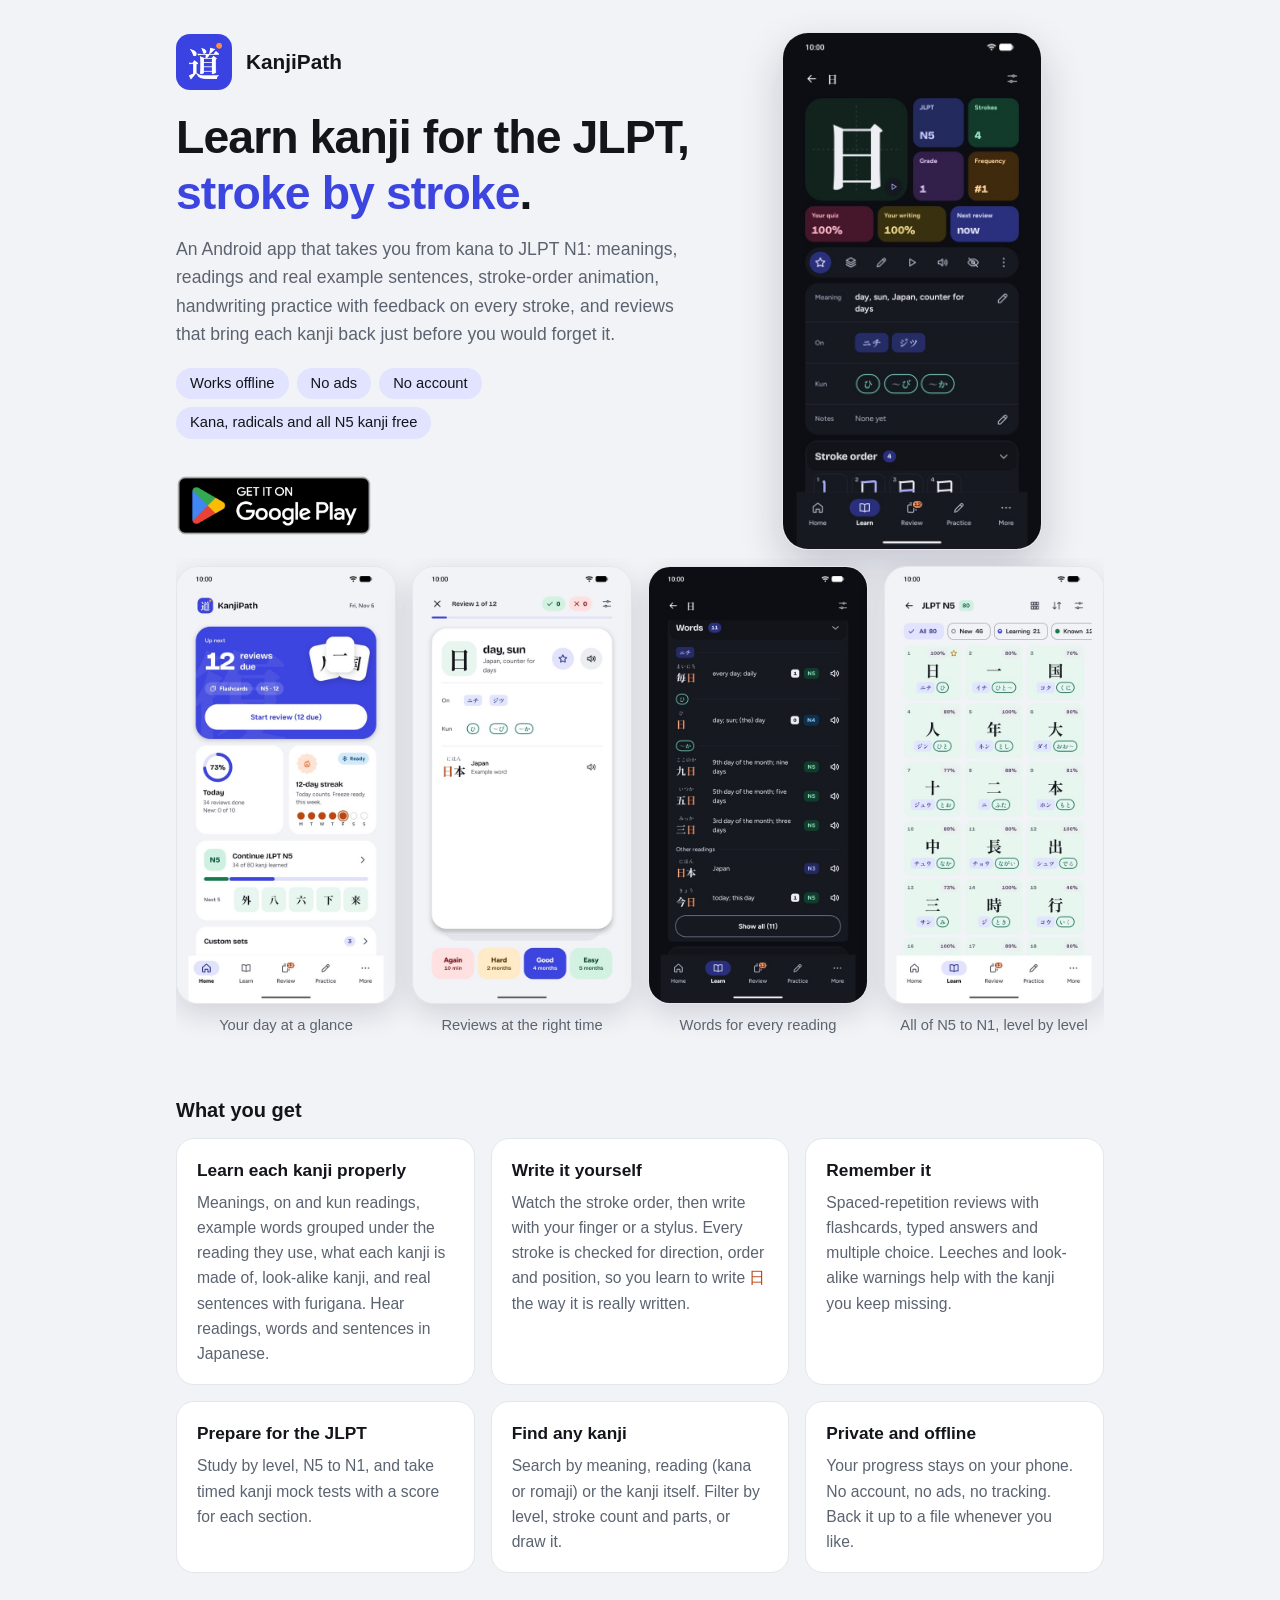
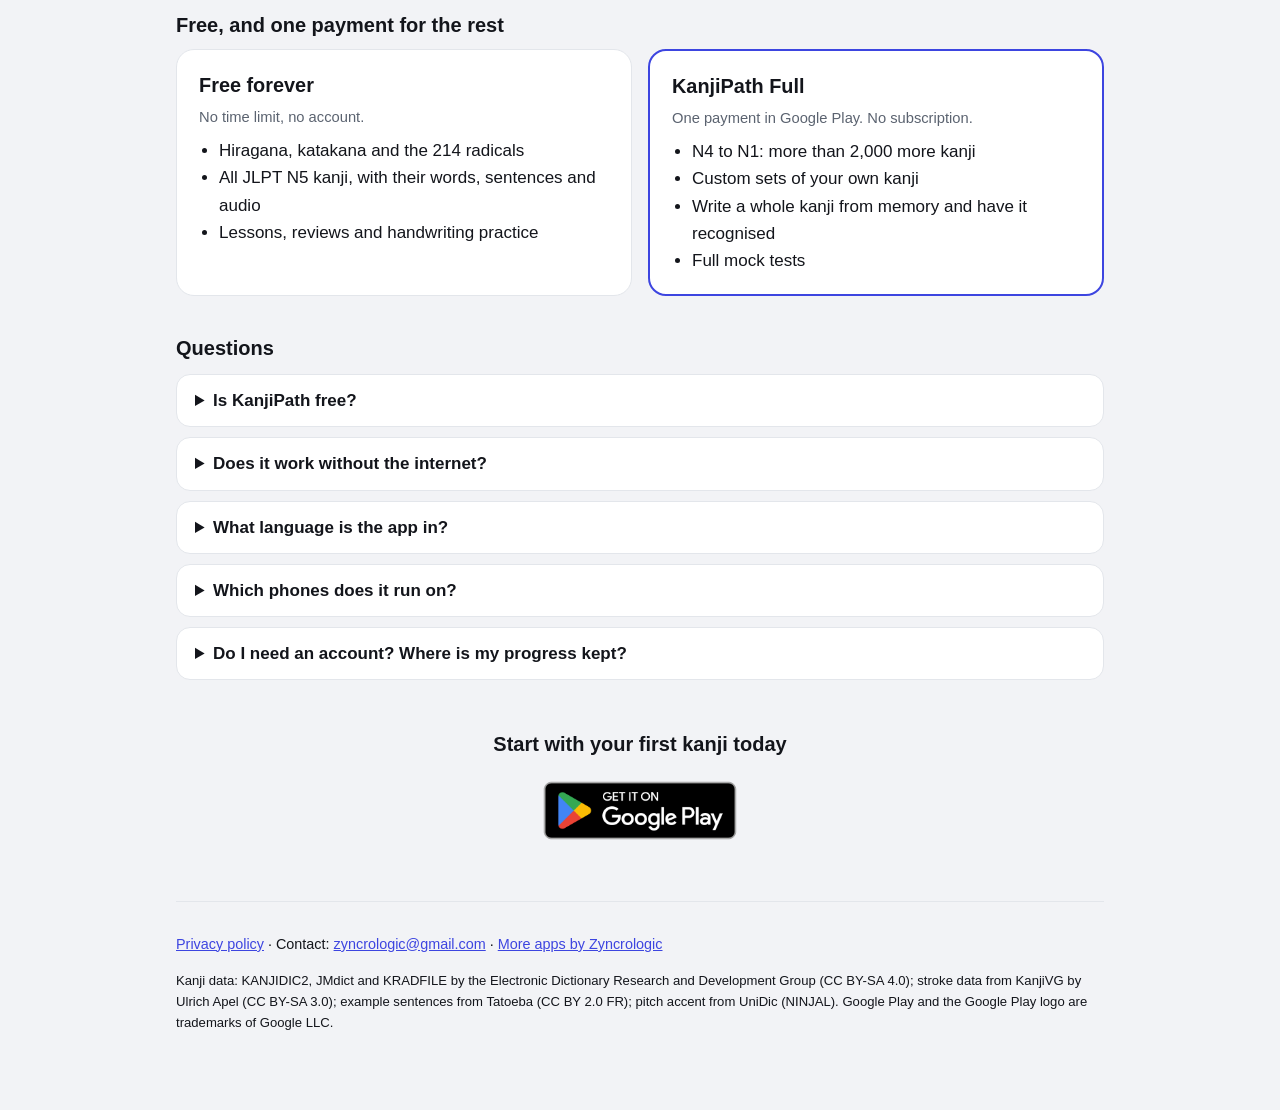
==== kanjipath/index.html @ e9bb80d2 "Add a KanjiPath page with screenshots, features and FAQ; sitemap and robots.txt" ====
<!doctype html>
<html lang="en">
<head>
  <meta charset="utf-8">
  <meta name="viewport" content="width=device-width, initial-scale=1">
  <title>KanjiPath: JLPT Kanji Study App for Android (N5 to N1)</title>
  <meta name="description" content="Learn Japanese kanji for the JLPT, N5 to N1: stroke order, handwriting practice with feedback on every stroke, and spaced-repetition reviews. Works offline, no ads, no account. Kana, radicals and all N5 kanji free.">
  <link rel="canonical" href="https://zyncrologic-apps.github.io/kanjipath/">
  <link rel="icon" type="image/png" href="img/icon-192.png">
  <link rel="apple-touch-icon" href="img/icon-192.png">
  <meta name="theme-color" content="#3d45e0">
  <meta property="og:type" content="website">
  <meta property="og:title" content="KanjiPath: JLPT Kanji Study">
  <meta property="og:description" content="From kana to JLPT N1, stroke by stroke. Offline Android app with handwriting practice and reviews.">
  <meta property="og:url" content="https://zyncrologic-apps.github.io/kanjipath/">
  <meta property="og:image" content="https://zyncrologic-apps.github.io/kanjipath/img/og-1024x500.jpg">
  <meta property="og:image:width" content="1024">
  <meta property="og:image:height" content="500">
  <meta name="twitter:card" content="summary_large_image">
  <link rel="stylesheet" href="../style.css">
  <link rel="stylesheet" href="kanjipath.css">
  <script type="application/ld+json">
  {
    "@context": "https://schema.org",
    "@type": "MobileApplication",
    "name": "KanjiPath: JLPT Kanji Study",
    "operatingSystem": "Android 7.0 or newer",
    "applicationCategory": "EducationalApplication",
    "inLanguage": "en",
    "description": "Learn Japanese kanji for the JLPT, N5 to N1, with stroke order, handwriting practice and spaced-repetition reviews. Works offline.",
    "image": "https://zyncrologic-apps.github.io/kanjipath/img/icon-512.png",
    "screenshot": "https://zyncrologic-apps.github.io/kanjipath/img/01-home.jpg",
    "installUrl": "https://play.google.com/store/apps/details?id=com.zyncrologic.kanjipath",
    "offers": { "@type": "Offer", "price": "0", "priceCurrency": "INR" },
    "publisher": { "@type": "Organization", "name": "Zyncrologic", "email": "zyncrologic@gmail.com" }
  }
  </script>
</head>
<body>
<main class="kp">
  <section class="hero">
    <div>
      <div class="brand"><img src="img/icon-192.png" alt="" width="56" height="56"><span>KanjiPath</span></div>
      <h1>Learn kanji for the JLPT, <em>stroke by stroke</em>.</h1>
      <p class="lead">An Android app that takes you from kana to JLPT N1: meanings, readings and real example
        sentences, stroke-order animation, handwriting practice with feedback on every stroke, and reviews that bring
        each kanji back just before you would forget it.</p>
      <ul class="pills">
        <li>Works offline</li>
        <li>No ads</li>
        <li>No account</li>
        <li>Kana, radicals and all N5 kanji free</li>
      </ul>
      <a class="badge" href="https://play.google.com/store/apps/details?id=com.zyncrologic.kanjipath&amp;utm_source=website&amp;utm_campaign=landing">
        <img src="img/google-play-badge.png" alt="Get it on Google Play" width="646" height="250">
      </a>
    </div>
    <div class="phone"><img src="img/05-kanji-dark.jpg" alt="The kanji page for 日 in KanjiPath, in dark mode" width="540" height="1080"></div>
  </section>

  <div class="shots" aria-label="Screenshots">
    <figure><img src="img/01-home.jpg" alt="Home: reviews due, today's goal, the streak and the next five kanji" width="540" height="1080" loading="lazy"><figcaption>Your day at a glance</figcaption></figure>
    <figure><img src="img/08-review.jpg" alt="A review flashcard for 日 with its readings, an example word, and when it comes back for each answer" width="540" height="1080" loading="lazy"><figcaption>Reviews at the right time</figcaption></figure>
    <figure><img src="img/06-words-dark.jpg" alt="Words that use 日, grouped under each reading, with furigana, JLPT level and audio" width="540" height="1080" loading="lazy"><figcaption>Words for every reading</figcaption></figure>
    <figure><img src="img/02-compact.jpg" alt="JLPT N5 kanji as compact cards with meanings and readings" width="540" height="1080" loading="lazy"><figcaption>All of N5 to N1, level by level</figcaption></figure>
  </div>

  <h2>What you get</h2>
  <div class="features">
    <div class="feature"><h3>Learn each kanji properly</h3><p>Meanings, on and kun readings, example words grouped under the reading they use, what each kanji is made of, look-alike kanji, and real sentences with furigana. Hear readings, words and sentences in Japanese.</p></div>
    <div class="feature"><h3>Write it yourself</h3><p>Watch the stroke order, then write with your finger or a stylus. Every stroke is checked for direction, order and position, so you learn to write <span class="jp">日</span> the way it is really written.</p></div>
    <div class="feature"><h3>Remember it</h3><p>Spaced-repetition reviews with flashcards, typed answers and multiple choice. Leeches and look-alike warnings help with the kanji you keep missing.</p></div>
    <div class="feature"><h3>Prepare for the JLPT</h3><p>Study by level, N5 to N1, and take timed kanji mock tests with a score for each section.</p></div>
    <div class="feature"><h3>Find any kanji</h3><p>Search by meaning, reading (kana or romaji) or the kanji itself. Filter by level, stroke count and parts, or draw it.</p></div>
    <div class="feature"><h3>Private and offline</h3><p>Your progress stays on your phone. No account, no ads, no tracking. Back it up to a file whenever you like.</p></div>
  </div>

  <h2>Free, and one payment for the rest</h2>
  <div class="tiers">
    <div class="tier">
      <h3>Free forever</h3>
      <p class="note">No time limit, no account.</p>
      <ul>
        <li>Hiragana, katakana and the 214 radicals</li>
        <li>All JLPT N5 kanji, with their words, sentences and audio</li>
        <li>Lessons, reviews and handwriting practice</li>
      </ul>
    </div>
    <div class="tier full">
      <h3>KanjiPath Full</h3>
      <p class="note">One payment in Google Play. No subscription.</p>
      <ul>
        <li>N4 to N1: more than 2,000 more kanji</li>
        <li>Custom sets of your own kanji</li>
        <li>Write a whole kanji from memory and have it recognised</li>
        <li>Full mock tests</li>
      </ul>
    </div>
  </div>

  <h2>Questions</h2>
  <details><summary>Is KanjiPath free?</summary><p>Yes. Kana, radicals and every JLPT N5 kanji are free for good, with lessons, reviews and writing practice. KanjiPath Full unlocks N4 to N1 and a few extra tools with a single in-app purchase; the price is shown in Google Play.</p></details>
  <details><summary>Does it work without the internet?</summary><p>Yes. Everything you study is inside the app. You only need a connection to buy KanjiPath Full and, once, to download the handwriting-recognition model that Full's free-draw mode uses.</p></details>
  <details><summary>What language is the app in?</summary><p>English. Japanese is shown in Japanese script with furigana (kana over the kanji), and you can search by reading in kana or romaji.</p></details>
  <details><summary>Which phones does it run on?</summary><p>Phones with Android 7.0 or newer.</p></details>
  <details><summary>Do I need an account? Where is my progress kept?</summary><p>No account. Your progress stays on your phone, and you can back it up to a file and restore it on another phone. A KanjiPath Full purchase comes back automatically on any phone with your Google account.</p></details>

  <div class="cta">
    <h2>Start with your first kanji today</h2>
    <a class="badge" href="https://play.google.com/store/apps/details?id=com.zyncrologic.kanjipath&amp;utm_source=website&amp;utm_campaign=landing">
      <img src="img/google-play-badge.png" alt="Get it on Google Play" width="646" height="250">
    </a>
  </div>

  <footer>
    <p><a href="privacy/">Privacy policy</a> · Contact: <a href="mailto:zyncrologic@gmail.com">zyncrologic@gmail.com</a> · <a href="../">More apps by Zyncrologic</a></p>
    <p class="credits">Kanji data: KANJIDIC2, JMdict and KRADFILE by the Electronic Dictionary Research and Development Group (CC BY-SA 4.0); stroke data from KanjiVG by Ulrich Apel (CC BY-SA 3.0); example sentences from Tatoeba (CC BY 2.0 FR); pitch accent from UniDic (NINJAL). Google Play and the Google Play logo are trademarks of Google LLC.</p>
  </footer>
</main>
</body>
</html>
---- style.css ----
:root {
  --bg: #ffffff;
  --text: #1c1f24;
  --muted: #5b6370;
  --accent: #1f4e8c;
  --line: #e3e6eb;
  --card: #f6f8fb;
}

@media (prefers-color-scheme: dark) {
  :root {
    --bg: #121418;
    --text: #e8eaee;
    --muted: #a3abb8;
    --accent: #8db4ea;
    --line: #2a2f37;
    --card: #1a1d23;
  }
}

* { box-sizing: border-box; }

body {
  margin: 0;
  background: var(--bg);
  color: var(--text);
  font: 17px/1.6 -apple-system, BlinkMacSystemFont, "Segoe UI", Roboto, sans-serif;
}

main {
  max-width: 720px;
  margin: 0 auto;
  padding: 40px 16px 64px;
}

h1 { font-size: 2rem; line-height: 1.2; margin: 0 0 8px; }
h2 { font-size: 1.25rem; margin: 36px 0 8px; }
p, li { color: var(--text); }
a { color: var(--accent); }
.muted { color: var(--muted); font-size: 0.95rem; }

.summary {
  background: var(--card);
  border: 1px solid var(--line);
  border-radius: 12px;
  padding: 16px 20px;
  margin: 24px 0;
}
.summary ul { margin: 8px 0 0; padding-left: 20px; }

.app {
  display: block;
  background: var(--card);
  border: 1px solid var(--line);
  border-radius: 12px;
  padding: 16px 20px;
  margin: 16px 0;
  text-decoration: none;
}
.app strong { color: var(--text); font-size: 1.1rem; }
.app span { display: block; color: var(--muted); }

footer {
  border-top: 1px solid var(--line);
  margin-top: 48px;
  padding-top: 16px;
  color: var(--muted);
  font-size: 0.9rem;
}
---- kanjipath/kanjipath.css ----
/* KanjiPath page: the app's "Ai & Sumi" colours on top of the shared style.css. */
:root {
  --ai: #3d45e0;
  --ai-soft: #e1e3ff;
  --kaki: #bc4711;
  --ground: #f2f3f6;
  --card: #ffffff;
  --text: #13151b;
  --accent: #3d45e0;
}

@media (prefers-color-scheme: dark) {
  :root {
    --ai: #a8adff;
    --ai-soft: #2b307e;
    --kaki: #ff9c6b;
    --ground: #0c0e13;
    --card: #171a21;
    --text: #edeff4;
    --accent: #a8adff;
  }
}

body { background: var(--ground); }

main.kp { max-width: 960px; padding-top: 32px; }

.hero {
  display: grid;
  grid-template-columns: 1fr;
  gap: 24px;
  align-items: center;
}
.brand { display: flex; align-items: center; gap: 14px; margin-bottom: 20px; }
.brand img { width: 56px; height: 56px; border-radius: 14px; }
.brand span { font-weight: 700; font-size: 1.3rem; }
.hero h1 { font-size: clamp(2rem, 6vw, 2.9rem); letter-spacing: -0.02em; margin: 0 0 14px; }
.hero h1 em { font-style: normal; color: var(--ai); }
.lead { font-size: 1.1rem; color: var(--muted); margin: 0 0 20px; max-width: 34em; }

.pills { display: flex; flex-wrap: wrap; gap: 8px; padding: 0; margin: 0 0 24px; list-style: none; }
.pills li {
  background: var(--ai-soft);
  color: var(--text);
  border-radius: 999px;
  padding: 4px 14px;
  font-size: 0.92rem;
}

.badge img { width: 220px; height: auto; display: block; margin-left: -12px; }

.shots {
  display: flex;
  gap: 16px;
  overflow-x: auto;
  scroll-snap-type: x mandatory;
  padding: 8px 2px 20px;
  margin: 8px 0 0;
}
.shots figure { margin: 0; flex: 0 0 auto; width: 220px; scroll-snap-align: start; }
.shots img {
  width: 100%;
  height: auto;
  border-radius: 22px;
  border: 1px solid var(--line);
  box-shadow: 0 10px 28px rgba(20, 24, 60, 0.14);
  display: block;
}
.shots figcaption { color: var(--muted); font-size: 0.92rem; margin-top: 10px; text-align: center; }

.features {
  display: grid;
  grid-template-columns: repeat(auto-fit, minmax(260px, 1fr));
  gap: 16px;
  margin: 12px 0 0;
}
.feature {
  background: var(--card);
  border: 1px solid var(--line);
  border-radius: 18px;
  padding: 18px 20px;
}
.feature h3 { margin: 0 0 6px; font-size: 1.08rem; }
.feature p { margin: 0; color: var(--muted); font-size: 0.98rem; }
.feature .jp { font-family: "Hiragino Mincho ProN", "Yu Mincho", "Noto Serif JP", serif; color: var(--kaki); }

.tiers {
  display: grid;
  grid-template-columns: repeat(auto-fit, minmax(280px, 1fr));
  gap: 16px;
}
.tier { border-radius: 18px; padding: 20px 22px; border: 1px solid var(--line); background: var(--card); }
.tier.full { border: 2px solid var(--ai); }
.tier h3 { margin: 0 0 4px; }
.tier .note { color: var(--muted); font-size: 0.92rem; margin: 0 0 8px; }
.tier ul { margin: 0; padding-left: 20px; }

details { background: var(--card); border: 1px solid var(--line); border-radius: 14px; padding: 12px 18px; margin: 10px 0; }
summary { cursor: pointer; font-weight: 600; }
details p { margin: 10px 0 2px; color: var(--muted); }

.cta { text-align: center; margin: 48px 0 0; }
.cta .badge img { margin: 8px auto 0; }

footer .credits { font-size: 0.82rem; }

@media (min-width: 820px) {
  .hero { grid-template-columns: 1.15fr 0.85fr; }
  .hero .phone { justify-self: center; }
}
.hero .phone img {
  width: 260px;
  max-width: 70vw;
  height: auto;
  border-radius: 26px;
  border: 1px solid var(--line);
  box-shadow: 0 18px 44px rgba(20, 24, 60, 0.2);
  display: block;
}
@media (max-width: 819px) { .hero .phone { display: none; } }
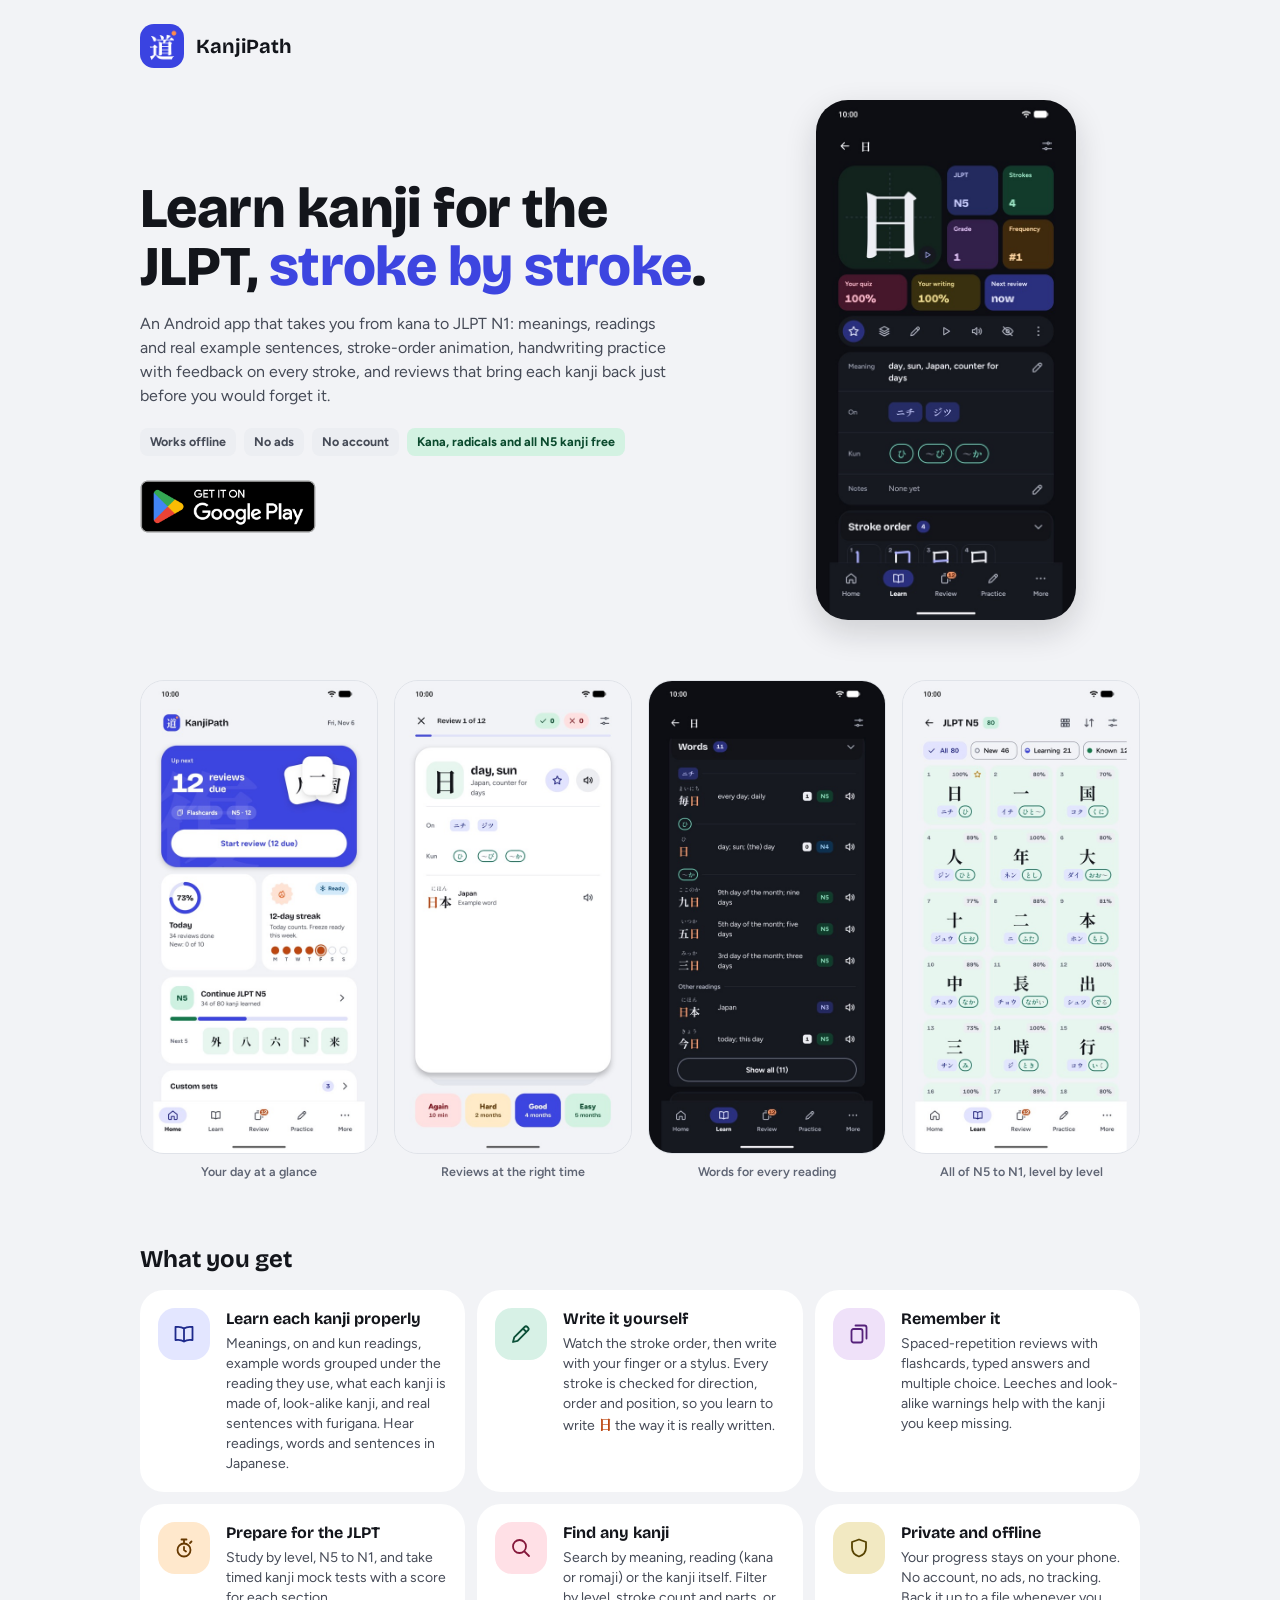
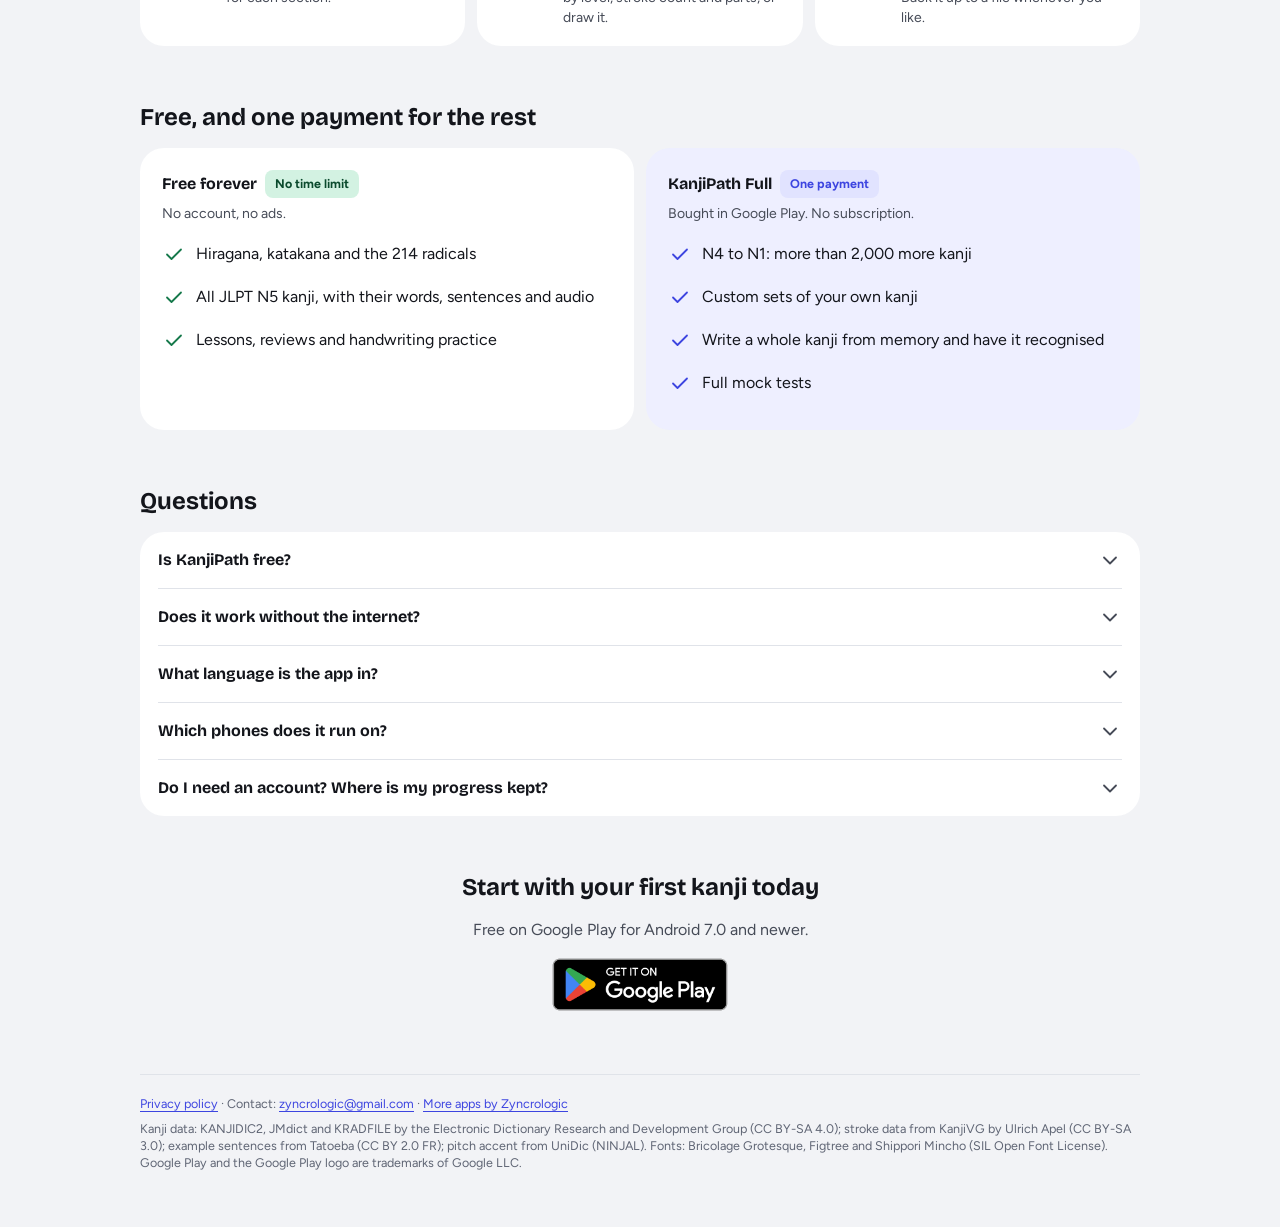
==== commit 267c820d: "KanjiPath page: the app's Ai & Sumi design system (its fonts, colours, tags, tone tiles and icons)" ====
--- a/kanjipath/index.html
+++ b/kanjipath/index.html
@@ -8,7 +8,8 @@
   <link rel="canonical" href="https://zyncrologic-apps.github.io/kanjipath/">
   <link rel="icon" type="image/png" href="img/icon-192.png">
   <link rel="apple-touch-icon" href="img/icon-192.png">
-  <meta name="theme-color" content="#3d45e0">
+  <meta name="theme-color" content="#f2f3f6" media="(prefers-color-scheme: light)">
+  <meta name="theme-color" content="#0c0e13" media="(prefers-color-scheme: dark)">
   <meta property="og:type" content="website">
   <meta property="og:title" content="KanjiPath: JLPT Kanji Study">
   <meta property="og:description" content="From kana to JLPT N1, stroke by stroke. Offline Android app with handwriting practice and reviews.">
@@ -17,7 +18,8 @@
   <meta property="og:image:width" content="1024">
   <meta property="og:image:height" content="500">
   <meta name="twitter:card" content="summary_large_image">
-  <link rel="stylesheet" href="../style.css">
+  <link rel="preload" href="fonts/bricolage-grotesque.woff2" as="font" type="font/woff2" crossorigin>
+  <link rel="preload" href="fonts/figtree.woff2" as="font" type="font/woff2" crossorigin>
   <link rel="stylesheet" href="kanjipath.css">
   <script type="application/ld+json">
   {
@@ -37,84 +39,92 @@
   </script>
 </head>
 <body>
-<main class="kp">
+<main>
+  <header class="top"><img src="img/icon-192.png" alt="" width="44" height="44"><span>KanjiPath</span></header>
+
   <section class="hero">
     <div>
-      <div class="brand"><img src="img/icon-192.png" alt="" width="56" height="56"><span>KanjiPath</span></div>
       <h1>Learn kanji for the JLPT, <em>stroke by stroke</em>.</h1>
-      <p class="lead">An Android app that takes you from kana to JLPT N1: meanings, readings and real example
-        sentences, stroke-order animation, handwriting practice with feedback on every stroke, and reviews that bring
-        each kanji back just before you would forget it.</p>
-      <ul class="pills">
-        <li>Works offline</li>
-        <li>No ads</li>
-        <li>No account</li>
-        <li>Kana, radicals and all N5 kanji free</li>
+      <p class="lead">An Android app that takes you from kana to JLPT N1: meanings, readings and real example sentences,
+        stroke-order animation, handwriting practice with feedback on every stroke, and reviews that bring each kanji back
+        just before you would forget it.</p>
+      <ul class="tags">
+        <li class="tag">Works offline</li>
+        <li class="tag">No ads</li>
+        <li class="tag">No account</li>
+        <li class="tag jade">Kana, radicals and all N5 kanji free</li>
       </ul>
-      <a class="badge" href="https://play.google.com/store/apps/details?id=com.zyncrologic.kanjipath&amp;utm_source=website&amp;utm_campaign=landing">
-        <img src="img/google-play-badge.png" alt="Get it on Google Play" width="646" height="250">
-      </a>
+      <a class="badge" href="https://play.google.com/store/apps/details?id=com.zyncrologic.kanjipath&amp;utm_source=website&amp;utm_campaign=landing"><img src="img/google-play-badge.png" alt="Get it on Google Play" width="646" height="250"></a>
     </div>
     <div class="phone"><img src="img/05-kanji-dark.jpg" alt="The kanji page for 日 in KanjiPath, in dark mode" width="540" height="1080"></div>
   </section>
 
-  <div class="shots" aria-label="Screenshots">
+  <section class="section" aria-label="Screenshots">
+    <div class="shots">
     <figure><img src="img/01-home.jpg" alt="Home: reviews due, today's goal, the streak and the next five kanji" width="540" height="1080" loading="lazy"><figcaption>Your day at a glance</figcaption></figure>
     <figure><img src="img/08-review.jpg" alt="A review flashcard for 日 with its readings, an example word, and when it comes back for each answer" width="540" height="1080" loading="lazy"><figcaption>Reviews at the right time</figcaption></figure>
     <figure><img src="img/06-words-dark.jpg" alt="Words that use 日, grouped under each reading, with furigana, JLPT level and audio" width="540" height="1080" loading="lazy"><figcaption>Words for every reading</figcaption></figure>
     <figure><img src="img/02-compact.jpg" alt="JLPT N5 kanji as compact cards with meanings and readings" width="540" height="1080" loading="lazy"><figcaption>All of N5 to N1, level by level</figcaption></figure>
-  </div>
+    </div>
+  </section>
 
-  <h2>What you get</h2>
-  <div class="features">
-    <div class="feature"><h3>Learn each kanji properly</h3><p>Meanings, on and kun readings, example words grouped under the reading they use, what each kanji is made of, look-alike kanji, and real sentences with furigana. Hear readings, words and sentences in Japanese.</p></div>
-    <div class="feature"><h3>Write it yourself</h3><p>Watch the stroke order, then write with your finger or a stylus. Every stroke is checked for direction, order and position, so you learn to write <span class="jp">日</span> the way it is really written.</p></div>
-    <div class="feature"><h3>Remember it</h3><p>Spaced-repetition reviews with flashcards, typed answers and multiple choice. Leeches and look-alike warnings help with the kanji you keep missing.</p></div>
-    <div class="feature"><h3>Prepare for the JLPT</h3><p>Study by level, N5 to N1, and take timed kanji mock tests with a score for each section.</p></div>
-    <div class="feature"><h3>Find any kanji</h3><p>Search by meaning, reading (kana or romaji) or the kanji itself. Filter by level, stroke count and parts, or draw it.</p></div>
-    <div class="feature"><h3>Private and offline</h3><p>Your progress stays on your phone. No account, no ads, no tracking. Back it up to a file whenever you like.</p></div>
-  </div>
+  <section class="section">
+    <h2>What you get</h2>
+    <div class="grid">
+      <div class="card feature"><div class="icon-tile lapis"><svg class="i" viewBox="0 0 24 24" aria-hidden="true"><path d="M12 6.5C10 5 7 4.5 3.5 5v13c3.5-.5 6.5 0 8.5 1.5 2-1.5 5-2 8.5-1.5V5C17 4.5 14 5 12 6.5zM12 6.5v13"/></svg></div><div><h3>Learn each kanji properly</h3><p>Meanings, on and kun readings, example words grouped under the reading they use, what each kanji is made of, look-alike kanji, and real sentences with furigana. Hear readings, words and sentences in Japanese.</p></div></div>
+      <div class="card feature"><div class="icon-tile jade"><svg class="i" viewBox="0 0 24 24" aria-hidden="true"><path d="M4 20l1.2-4.6L15.6 5a2 2 0 0 1 2.8 0l.6.6a2 2 0 0 1 0 2.8L8.6 18.8zM14 6.6l3.4 3.4"/></svg></div><div><h3>Write it yourself</h3><p>Watch the stroke order, then write with your finger or a stylus. Every stroke is checked for direction, order and position, so you learn to write <span class="jp" lang="ja">日</span> the way it is really written.</p></div></div>
+      <div class="card feature"><div class="icon-tile amethyst"><svg class="i" viewBox="0 0 24 24" aria-hidden="true"><path d="M8.5 3.5h9a2 2 0 0 1 2 2v11M6.5 7h7a2 2 0 0 1 2 2v9.5a2 2 0 0 1-2 2h-7a2 2 0 0 1-2-2V9a2 2 0 0 1 2-2z"/></svg></div><div><h3>Remember it</h3><p>Spaced-repetition reviews with flashcards, typed answers and multiple choice. Leeches and look-alike warnings help with the kanji you keep missing.</p></div></div>
+      <div class="card feature"><div class="icon-tile amber"><svg class="i" viewBox="0 0 24 24" aria-hidden="true"><path d="M12 7.5a6.5 6.5 0 1 1 0 13 6.5 6.5 0 0 1 0-13zM12 11v3l2 1.5M9.5 3.5h5M12 3.5v4M18 7l1.5-1.5"/></svg></div><div><h3>Prepare for the JLPT</h3><p>Study by level, N5 to N1, and take timed kanji mock tests with a score for each section.</p></div></div>
+      <div class="card feature"><div class="icon-tile rose"><svg class="i" viewBox="0 0 24 24" aria-hidden="true"><path d="M10.5 4a6.5 6.5 0 1 1 0 13 6.5 6.5 0 0 1 0-13zM15.5 15.5 20 20"/></svg></div><div><h3>Find any kanji</h3><p>Search by meaning, reading (kana or romaji) or the kanji itself. Filter by level, stroke count and parts, or draw it.</p></div></div>
+      <div class="card feature"><div class="icon-tile gold"><svg class="i" viewBox="0 0 24 24" aria-hidden="true"><path d="M12 3.5 5 6v5.5c0 4.5 3 7.7 7 9 4-1.3 7-4.5 7-9V6z"/></svg></div><div><h3>Private and offline</h3><p>Your progress stays on your phone. No account, no ads, no tracking. Back it up to a file whenever you like.</p></div></div>
+    </div>
+  </section>
 
-  <h2>Free, and one payment for the rest</h2>
-  <div class="tiers">
-    <div class="tier">
-      <h3>Free forever</h3>
-      <p class="note">No time limit, no account.</p>
-      <ul>
-        <li>Hiragana, katakana and the 214 radicals</li>
-        <li>All JLPT N5 kanji, with their words, sentences and audio</li>
-        <li>Lessons, reviews and handwriting practice</li>
-      </ul>
+  <section class="section">
+    <h2>Free, and one payment for the rest</h2>
+    <div class="tiers">
+      <div class="card tier">
+        <div class="tier-head"><h3>Free forever</h3><span class="tag jade">No time limit</span></div>
+        <p class="note">No account, no ads.</p>
+        <ul>
+          <li><span class="check"><svg class="i" viewBox="0 0 24 24" aria-hidden="true"><path d="M5 12.5l4.5 4.5L19 7.5"/></svg></span><span>Hiragana, katakana and the 214 radicals</span></li>
+          <li><span class="check"><svg class="i" viewBox="0 0 24 24" aria-hidden="true"><path d="M5 12.5l4.5 4.5L19 7.5"/></svg></span><span>All JLPT N5 kanji, with their words, sentences and audio</span></li>
+          <li><span class="check"><svg class="i" viewBox="0 0 24 24" aria-hidden="true"><path d="M5 12.5l4.5 4.5L19 7.5"/></svg></span><span>Lessons, reviews and handwriting practice</span></li>
+        </ul>
+      </div>
+      <div class="card tier full">
+        <div class="tier-head"><h3>KanjiPath Full</h3><span class="tag ai">One payment</span></div>
+        <p class="note">Bought in Google Play. No subscription.</p>
+        <ul>
+          <li><span class="check"><svg class="i" viewBox="0 0 24 24" aria-hidden="true"><path d="M5 12.5l4.5 4.5L19 7.5"/></svg></span><span>N4 to N1: more than 2,000 more kanji</span></li>
+          <li><span class="check"><svg class="i" viewBox="0 0 24 24" aria-hidden="true"><path d="M5 12.5l4.5 4.5L19 7.5"/></svg></span><span>Custom sets of your own kanji</span></li>
+          <li><span class="check"><svg class="i" viewBox="0 0 24 24" aria-hidden="true"><path d="M5 12.5l4.5 4.5L19 7.5"/></svg></span><span>Write a whole kanji from memory and have it recognised</span></li>
+          <li><span class="check"><svg class="i" viewBox="0 0 24 24" aria-hidden="true"><path d="M5 12.5l4.5 4.5L19 7.5"/></svg></span><span>Full mock tests</span></li>
+        </ul>
+      </div>
     </div>
-    <div class="tier full">
-      <h3>KanjiPath Full</h3>
-      <p class="note">One payment in Google Play. No subscription.</p>
-      <ul>
-        <li>N4 to N1: more than 2,000 more kanji</li>
-        <li>Custom sets of your own kanji</li>
-        <li>Write a whole kanji from memory and have it recognised</li>
-        <li>Full mock tests</li>
-      </ul>
+  </section>
+
+  <section class="section">
+    <h2>Questions</h2>
+    <div class="card options">
+      <details><summary>Is KanjiPath free?<svg class="i" viewBox="0 0 24 24" aria-hidden="true"><path d="M6 9.5l6 6 6-6"/></svg></summary><p>Yes. Kana, radicals and every JLPT N5 kanji are free for good, with lessons, reviews and writing practice. KanjiPath Full unlocks N4 to N1 and a few extra tools with a single in-app purchase; the price is shown in Google Play.</p></details>
+      <details><summary>Does it work without the internet?<svg class="i" viewBox="0 0 24 24" aria-hidden="true"><path d="M6 9.5l6 6 6-6"/></svg></summary><p>Yes. Everything you study is inside the app. You only need a connection to buy KanjiPath Full and, once, to download the handwriting-recognition model that Full's free-draw mode uses.</p></details>
+      <details><summary>What language is the app in?<svg class="i" viewBox="0 0 24 24" aria-hidden="true"><path d="M6 9.5l6 6 6-6"/></svg></summary><p>English. Japanese is shown in Japanese script with furigana (kana over the kanji), and you can search by reading in kana or romaji.</p></details>
+      <details><summary>Which phones does it run on?<svg class="i" viewBox="0 0 24 24" aria-hidden="true"><path d="M6 9.5l6 6 6-6"/></svg></summary><p>Phones with Android 7.0 or newer.</p></details>
+      <details><summary>Do I need an account? Where is my progress kept?<svg class="i" viewBox="0 0 24 24" aria-hidden="true"><path d="M6 9.5l6 6 6-6"/></svg></summary><p>No account. Your progress stays on your phone, and you can back it up to a file and restore it on another phone. A KanjiPath Full purchase comes back automatically on any phone with your Google account.</p></details>
     </div>
-  </div>
+  </section>
 
-  <h2>Questions</h2>
-  <details><summary>Is KanjiPath free?</summary><p>Yes. Kana, radicals and every JLPT N5 kanji are free for good, with lessons, reviews and writing practice. KanjiPath Full unlocks N4 to N1 and a few extra tools with a single in-app purchase; the price is shown in Google Play.</p></details>
-  <details><summary>Does it work without the internet?</summary><p>Yes. Everything you study is inside the app. You only need a connection to buy KanjiPath Full and, once, to download the handwriting-recognition model that Full's free-draw mode uses.</p></details>
-  <details><summary>What language is the app in?</summary><p>English. Japanese is shown in Japanese script with furigana (kana over the kanji), and you can search by reading in kana or romaji.</p></details>
-  <details><summary>Which phones does it run on?</summary><p>Phones with Android 7.0 or newer.</p></details>
-  <details><summary>Do I need an account? Where is my progress kept?</summary><p>No account. Your progress stays on your phone, and you can back it up to a file and restore it on another phone. A KanjiPath Full purchase comes back automatically on any phone with your Google account.</p></details>
-
-  <div class="cta">
+  <section class="section cta">
     <h2>Start with your first kanji today</h2>
-    <a class="badge" href="https://play.google.com/store/apps/details?id=com.zyncrologic.kanjipath&amp;utm_source=website&amp;utm_campaign=landing">
-      <img src="img/google-play-badge.png" alt="Get it on Google Play" width="646" height="250">
-    </a>
-  </div>
+    <p>Free on Google Play for Android 7.0 and newer.</p>
+    <a class="badge" href="https://play.google.com/store/apps/details?id=com.zyncrologic.kanjipath&amp;utm_source=website&amp;utm_campaign=landing"><img src="img/google-play-badge.png" alt="Get it on Google Play" width="646" height="250"></a>
+  </section>
 
   <footer>
     <p><a href="privacy/">Privacy policy</a> · Contact: <a href="mailto:zyncrologic@gmail.com">zyncrologic@gmail.com</a> · <a href="../">More apps by Zyncrologic</a></p>
-    <p class="credits">Kanji data: KANJIDIC2, JMdict and KRADFILE by the Electronic Dictionary Research and Development Group (CC BY-SA 4.0); stroke data from KanjiVG by Ulrich Apel (CC BY-SA 3.0); example sentences from Tatoeba (CC BY 2.0 FR); pitch accent from UniDic (NINJAL). Google Play and the Google Play logo are trademarks of Google LLC.</p>
+    <p>Kanji data: KANJIDIC2, JMdict and KRADFILE by the Electronic Dictionary Research and Development Group (CC BY-SA 4.0); stroke data from KanjiVG by Ulrich Apel (CC BY-SA 3.0); example sentences from Tatoeba (CC BY 2.0 FR); pitch accent from UniDic (NINJAL). Fonts: Bricolage Grotesque, Figtree and Shippori Mincho (SIL Open Font License). Google Play and the Google Play logo are trademarks of Google LLC.</p>
   </footer>
 </main>
 </body>
--- a/kanjipath/kanjipath.css
+++ b/kanjipath/kanjipath.css
@@ -1,120 +1,228 @@
-/* KanjiPath page: the app's "Ai & Sumi" colours on top of the shared style.css. */
+/*
+ * KanjiPath's page, in the app's "Ai & Sumi" design system (kanji-app/docs/DESIGN.md): the same colour roles, the
+ * bundled faces (Bricolage Grotesque for headings and numbers, Figtree for text, Shippori Mincho for Japanese), the
+ * corner scale (tag 8 · tile 16 · card 24 · hero 32), flat white cards on the grey ground, one raised element (the
+ * hero phone), no gradients and no shadows in lists. Fonts are self-hosted (SIL OFL, see fonts/LICENSE.txt).
+ */
+@font-face {
+  font-family: "Bricolage Grotesque";
+  src: url("fonts/bricolage-grotesque.woff2") format("woff2");
+  font-weight: 200 800;
+  font-stretch: 75% 100%;
+  font-display: swap;
+}
+@font-face {
+  font-family: "Figtree";
+  src: url("fonts/figtree.woff2") format("woff2");
+  font-weight: 300 900;
+  font-display: swap;
+}
+@font-face {
+  font-family: "Shippori Mincho";
+  src: url("fonts/shippori-mincho-bold.woff2") format("woff2");
+  font-weight: 700;
+  font-display: swap;
+}
+
 :root {
+  color-scheme: light dark;
+  /* Colour roles (DESIGN.md §2) */
   --ai: #3d45e0;
-  --ai-soft: #e1e3ff;
-  --kaki: #bc4711;
+  --ai-container: #e1e3ff;
+  --ai-soft: #eeefff;
+  --ink: #13151b;
+  --ink2: #464b57;
+  --ink3: #5f6574;
   --ground: #f2f3f6;
   --card: #ffffff;
-  --text: #13151b;
-  --accent: #3d45e0;
+  --surface2: #eceef2;
+  --hairline: #e0e3e9;
+  --kaki: #bc4711;
+  --success: #16794b;
+  --success-container: #d3f2e2;
+  --on-success-container: #0a4a2d;
+  /* Stat tones: container / content */
+  --lapis-c: #e3e6ff; --lapis: #1e2a8c;
+  --jade-c: #d7f1e6; --jade: #0b5038;
+  --amethyst-c: #efe1f9; --amethyst: #55217a;
+  --amber-c: #ffe8cc; --amber: #663800;
+  --rose-c: #ffe0e6; --rose: #84173a;
+  --gold-c: #f2e9c2; --gold: #574300;
+  /* Shape and space (DESIGN.md §4) */
+  --r-tag: 8px;
+  --r-tile: 16px;
+  --r-card: 24px;
+  --r-hero: 32px;
+  --gutter: 20px;
+  --section: 56px;
 }
 
 @media (prefers-color-scheme: dark) {
   :root {
     --ai: #a8adff;
-    --ai-soft: #2b307e;
+    --ai-container: #2b307e;
+    --ai-soft: #1a1d40;
+    --ink: #edeff4;
+    --ink2: #b3b8c5;
+    --ink3: #959bab;
+    --ground: #0c0e13;
+    --card: #161920;
+    --surface2: #1c1f28;
+    --hairline: #272b36;
     --kaki: #ff9c6b;
-    --ground: #0c0e13;
-    --card: #171a21;
-    --text: #edeff4;
-    --accent: #a8adff;
+    --success: #62d59d;
+    --success-container: #0f3b28;
+    --on-success-container: #bdf3d7;
+    --lapis-c: #232a5e; --lapis: #c7cbff;
+    --jade-c: #123b2c; --jade: #9ce8c6;
+    --amethyst-c: #33204a; --amethyst: #e2c3f7;
+    --amber-c: #3f2a0d; --amber: #ffd39c;
+    --rose-c: #46172a; --rose: #ffb8c9;
+    --gold-c: #38300f; --gold: #edd98a;
   }
 }
 
-body { background: var(--ground); }
-
-main.kp { max-width: 960px; padding-top: 32px; }
-
-.hero {
-  display: grid;
-  grid-template-columns: 1fr;
-  gap: 24px;
-  align-items: center;
-}
-.brand { display: flex; align-items: center; gap: 14px; margin-bottom: 20px; }
-.brand img { width: 56px; height: 56px; border-radius: 14px; }
-.brand span { font-weight: 700; font-size: 1.3rem; }
-.hero h1 { font-size: clamp(2rem, 6vw, 2.9rem); letter-spacing: -0.02em; margin: 0 0 14px; }
+* { box-sizing: border-box; }
+
+html { -webkit-text-size-adjust: 100%; }
+
+body {
+  margin: 0;
+  background: var(--ground);
+  color: var(--ink);
+  font: 400 16px/24px "Figtree", system-ui, -apple-system, "Segoe UI", Roboto, sans-serif;
+}
+
+a { color: var(--ai); text-underline-offset: 3px; }
+
+.jp { font-family: "Shippori Mincho", "Hiragino Mincho ProN", "Yu Mincho", serif; font-weight: 700; }
+
+main {
+  max-width: 1040px;
+  margin: 0 auto;
+  padding: 24px var(--gutter) 48px;
+}
+
+/* Type scale (DESIGN.md §2): display / headline in Bricolage, the rest in Figtree */
+h1, h2, h3 { font-family: "Bricolage Grotesque", "Figtree", sans-serif; font-optical-sizing: auto; margin: 0; }
+h1 { font-weight: 800; font-size: 40px; line-height: 44px; letter-spacing: -0.01em; }
+h2 { font-weight: 700; font-size: 24px; line-height: 30px; }
+h3 { font-weight: 700; font-size: 16px; line-height: 22px; }
+
+.section { margin-top: var(--section); }
+.section > h2 { margin-bottom: 16px; }
+
+/* Header: the seal and the name */
+.top { display: flex; align-items: center; gap: 12px; }
+.top img { width: 44px; height: 44px; border-radius: 14px; display: block; }
+.top span { font: 700 20px/26px "Bricolage Grotesque", sans-serif; }
+
+/* Hero */
+.hero { display: grid; gap: 32px; margin-top: 32px; align-items: center; }
 .hero h1 em { font-style: normal; color: var(--ai); }
-.lead { font-size: 1.1rem; color: var(--muted); margin: 0 0 20px; max-width: 34em; }
-
-.pills { display: flex; flex-wrap: wrap; gap: 8px; padding: 0; margin: 0 0 24px; list-style: none; }
-.pills li {
-  background: var(--ai-soft);
-  color: var(--text);
-  border-radius: 999px;
-  padding: 4px 14px;
-  font-size: 0.92rem;
-}
-
-.badge img { width: 220px; height: auto; display: block; margin-left: -12px; }
-
+.lead { color: var(--ink2); margin: 16px 0 20px; max-width: 34em; }
+
+/* Tags (8 px corners, Figtree Bold) */
+.tags { display: flex; flex-wrap: wrap; gap: 8px; margin: 0 0 24px; padding: 0; list-style: none; }
+.tag {
+  display: inline-flex; align-items: center; gap: 6px;
+  min-height: 28px; padding: 4px 10px;
+  border-radius: var(--r-tag);
+  background: var(--surface2); color: var(--ink2);
+  font: 700 12.5px/16px "Figtree", sans-serif;
+}
+.tag.jade { background: var(--success-container); color: var(--on-success-container); }
+.tag.ai { background: var(--ai-container); color: var(--ai); }
+.tag svg { width: 16px; height: 16px; }
+
+/* Google's badge (unchanged artwork, as their brand rules ask) */
+.badge { display: inline-block; border-radius: 12px; }
+.badge img { display: block; width: 200px; height: auto; margin: -12px; }
+
+/* The hero phone: the page's one raised element */
+.phone { justify-self: center; }
+.phone img {
+  display: block; width: 260px; max-width: 72vw; height: auto;
+  border-radius: var(--r-hero);
+  box-shadow: 0 12px 32px rgba(19, 21, 27, 0.16);
+}
+
+/* Screenshots: flat, a hairline, card corners */
 .shots {
-  display: flex;
-  gap: 16px;
-  overflow-x: auto;
-  scroll-snap-type: x mandatory;
-  padding: 8px 2px 20px;
-  margin: 8px 0 0;
+  display: flex; gap: 16px; overflow-x: auto; scroll-snap-type: x mandatory;
+  margin: 0 calc(-1 * var(--gutter)); padding: 4px var(--gutter) 8px;
 }
 .shots figure { margin: 0; flex: 0 0 auto; width: 220px; scroll-snap-align: start; }
-.shots img {
-  width: 100%;
-  height: auto;
-  border-radius: 22px;
-  border: 1px solid var(--line);
-  box-shadow: 0 10px 28px rgba(20, 24, 60, 0.14);
-  display: block;
-}
-.shots figcaption { color: var(--muted); font-size: 0.92rem; margin-top: 10px; text-align: center; }
-
-.features {
-  display: grid;
-  grid-template-columns: repeat(auto-fit, minmax(260px, 1fr));
-  gap: 16px;
-  margin: 12px 0 0;
-}
-.feature {
-  background: var(--card);
-  border: 1px solid var(--line);
-  border-radius: 18px;
-  padding: 18px 20px;
-}
-.feature h3 { margin: 0 0 6px; font-size: 1.08rem; }
-.feature p { margin: 0; color: var(--muted); font-size: 0.98rem; }
-.feature .jp { font-family: "Hiragino Mincho ProN", "Yu Mincho", "Noto Serif JP", serif; color: var(--kaki); }
-
-.tiers {
-  display: grid;
-  grid-template-columns: repeat(auto-fit, minmax(280px, 1fr));
-  gap: 16px;
-}
-.tier { border-radius: 18px; padding: 20px 22px; border: 1px solid var(--line); background: var(--card); }
-.tier.full { border: 2px solid var(--ai); }
-.tier h3 { margin: 0 0 4px; }
-.tier .note { color: var(--muted); font-size: 0.92rem; margin: 0 0 8px; }
-.tier ul { margin: 0; padding-left: 20px; }
-
-details { background: var(--card); border: 1px solid var(--line); border-radius: 14px; padding: 12px 18px; margin: 10px 0; }
-summary { cursor: pointer; font-weight: 600; }
-details p { margin: 10px 0 2px; color: var(--muted); }
-
-.cta { text-align: center; margin: 48px 0 0; }
-.cta .badge img { margin: 8px auto 0; }
-
-footer .credits { font-size: 0.82rem; }
-
-@media (min-width: 820px) {
-  .hero { grid-template-columns: 1.15fr 0.85fr; }
-  .hero .phone { justify-self: center; }
-}
-.hero .phone img {
-  width: 260px;
-  max-width: 70vw;
-  height: auto;
-  border-radius: 26px;
-  border: 1px solid var(--line);
-  box-shadow: 0 18px 44px rgba(20, 24, 60, 0.2);
-  display: block;
-}
-@media (max-width: 819px) { .hero .phone { display: none; } }
+.shots img { display: block; width: 100%; height: auto; border-radius: var(--r-card); border: 1px solid var(--hairline); }
+.shots figcaption { margin-top: 10px; text-align: center; color: var(--ink3); font: 600 12.5px/16px "Figtree", sans-serif; }
+
+/* Feature cards: a toned 52 px icon tile, a title and its line (the More rows' pattern) */
+.grid { display: grid; gap: 12px; grid-template-columns: 1fr; }
+.card { background: var(--card); border-radius: var(--r-card); padding: 18px; }
+.feature { display: flex; gap: 16px; align-items: flex-start; }
+.feature p { margin: 4px 0 0; color: var(--ink2); font-size: 14px; line-height: 20px; }
+.icon-tile {
+  flex: 0 0 52px; width: 52px; height: 52px; border-radius: 17px;
+  display: grid; place-items: center;
+}
+.icon-tile svg, .options svg, .check svg { width: 24px; height: 24px; }
+svg.i { fill: none; stroke: currentColor; stroke-width: 1.8; stroke-linecap: round; stroke-linejoin: round; }
+.lapis { background: var(--lapis-c); color: var(--lapis); }
+.jade { background: var(--jade-c); color: var(--jade); }
+.amethyst { background: var(--amethyst-c); color: var(--amethyst); }
+.amber { background: var(--amber-c); color: var(--amber); }
+.rose { background: var(--rose-c); color: var(--rose); }
+.gold { background: var(--gold-c); color: var(--gold); }
+.feature .jp { color: var(--kaki); }
+
+/* Free and Full: a flat card and a tinted one */
+.tiers { display: grid; gap: 12px; grid-template-columns: 1fr; }
+.tier { padding: 22px; }
+.tier.full { background: var(--ai-soft); }
+.tier-head { display: flex; align-items: center; gap: 8px; flex-wrap: wrap; }
+.tier .note { margin: 6px 0 12px; color: var(--ink2); font-size: 14px; line-height: 20px; }
+.tier ul { list-style: none; margin: 0; padding: 0; }
+.tier li { display: flex; gap: 10px; align-items: flex-start; padding: 6px 0; }
+.check { flex: 0 0 24px; color: var(--success); }
+.full .check { color: var(--ai); }
+
+/* Questions: an options card with hairlines between rows */
+.options { padding: 0 18px; }
+.options details + details { border-top: 1px solid var(--hairline); }
+.options summary {
+  list-style: none; cursor: pointer;
+  display: flex; align-items: center; justify-content: space-between; gap: 12px;
+  min-height: 56px; padding: 12px 0;
+  font: 700 16px/22px "Bricolage Grotesque", sans-serif;
+}
+.options summary::-webkit-details-marker { display: none; }
+.options summary svg { flex: 0 0 24px; color: var(--ink2); transition: transform 200ms ease; }
+.options details[open] summary svg { transform: rotate(180deg); }
+.options details p { margin: 0 0 16px; color: var(--ink2); font-size: 14px; line-height: 20px; }
+@media (prefers-reduced-motion: reduce) { .options summary svg { transition: none; } }
+
+/* Closing call to action */
+.cta { text-align: center; }
+.cta p { color: var(--ink2); margin: 8px 0 16px; }
+
+footer {
+  margin-top: var(--section); padding-top: 20px;
+  border-top: 1px solid var(--hairline);
+  color: var(--ink3); font-size: 12.5px; line-height: 17px;
+}
+footer p { margin: 0 0 8px; }
+
+a:focus-visible, summary:focus-visible { outline: 2px solid var(--ai); outline-offset: 3px; border-radius: 8px; }
+
+@media (min-width: 720px) {
+  .grid { grid-template-columns: repeat(2, 1fr); }
+  .tiers { grid-template-columns: repeat(2, 1fr); }
+}
+@media (min-width: 900px) {
+  h1 { font-size: 56px; line-height: 58px; }
+  .hero { grid-template-columns: 1.2fr 0.8fr; }
+  .grid { grid-template-columns: repeat(3, 1fr); }
+  .shots { margin: 0; padding-inline: 0; }
+  .shots figure { width: calc((100% - 48px) / 4); }
+}
+@media (max-width: 899px) { .phone { display: none; } }
